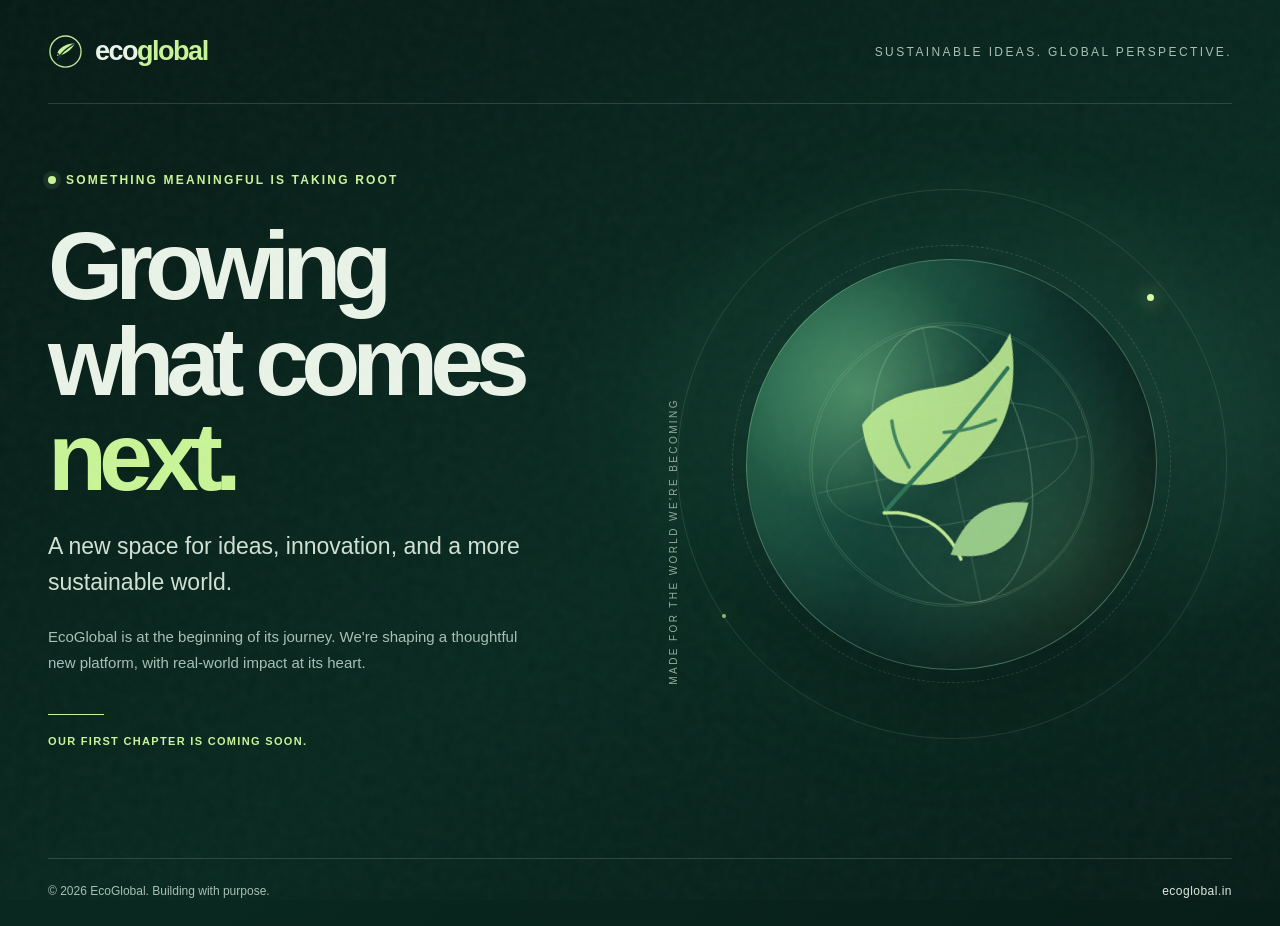
==== index.html @ 10122080 "Add responsive EcoGlobal launch landing page" ====
<!doctype html>
<html lang="en">
<head>
  <meta charset="utf-8">
  <meta name="viewport" content="width=device-width, initial-scale=1">
  <meta name="theme-color" content="#09231d">
  <meta name="description" content="EcoGlobal is taking shape. A new chapter in practical sustainability and thoughtful innovation is on its way.">
  <meta property="og:type" content="website">
  <meta property="og:title" content="EcoGlobal — Growing what comes next">
  <meta property="og:description" content="A greener future, in progress. Discover what we're building soon.">
  <meta property="og:url" content="https://ecoglobal.in/">
  <link rel="canonical" href="https://ecoglobal.in/">
  <link rel="icon" type="image/svg+xml" href="favicon.svg">
  <title>EcoGlobal — Growing what comes next</title>
  <style>
    :root { color-scheme: dark; --bg:#071d18; --paper:#eaf3e8; --mute:#a8c0b5; --lime:#c9f497; --edge:rgba(217,245,219,.16); }
    * { box-sizing: border-box; }
    html { min-height:100%; background:var(--bg); }
    body { margin:0; min-height:100vh; color:var(--paper); font-family: Inter, ui-sans-serif, -apple-system, BlinkMacSystemFont, "Segoe UI", sans-serif; background:radial-gradient(ellipse at 80% 44%, #174537 0%, rgba(14,49,38,.2) 33%, transparent 61%), linear-gradient(147deg,#071b16 0%,#092920 56%,#071d18 100%); overflow-x:hidden; }
    a { color:inherit; }
    .shell { width:min(1260px, calc(100% - 96px)); margin:0 auto; min-height:100vh; display:flex; flex-direction:column; position:relative; isolation:isolate; }
    .noise { position:fixed; inset:0; pointer-events:none; opacity:.15; z-index:3; background-image:url("data:image/svg+xml,%3Csvg viewBox='0 0 160 160' xmlns='http://www.w3.org/2000/svg'%3E%3Cfilter id='n'%3E%3CfeTurbulence type='fractalNoise' baseFrequency='.54' numOctaves='3' stitchTiles='stitch'/%3E%3C/filter%3E%3Crect width='100%25' height='100%25' filter='url(%23n)' opacity='.22'/%3E%3C/svg%3E"); }
    .top { padding:34px 0; display:flex; align-items:center; justify-content:space-between; gap:24px; border-bottom:1px solid var(--edge); }
    .brand { display:inline-flex; align-items:center; gap:12px; text-decoration:none; letter-spacing:-.055em; font-weight:750; font-size:27px; }
    .brand svg { display:block; width:35px; height:35px; }
    .brand em { color:var(--lime); font-style:normal; }
    .top-note { font-size:12px; letter-spacing:.2em; text-transform:uppercase; color:var(--mute); }
    main { flex:1; display:grid; grid-template-columns: 1.04fr .96fr; gap:16px; align-items:center; padding:66px 0 100px; }
    .copy { position:relative; z-index:2; max-width:700px; }
    .eyebrow { display:inline-flex; align-items:center; gap:10px; color:var(--lime); letter-spacing:.18em; font-size:12px; font-weight:720; text-transform:uppercase; }
    .eyebrow::before { content:""; display:inline-block; width:8px; height:8px; border-radius:50%; background:var(--lime); box-shadow:0 0 0 5px rgba(201,244,151,.09); }
    h1 { margin:30px 0 24px; letter-spacing:-.082em; font-size:clamp(66px, 7.55vw, 114px); font-weight:620; line-height:.99; }
    h1 strong { font-weight:620; color:var(--lime); }
    .lede { font-size:clamp(18px,1.85vw,23px); line-height:1.56; max-width:520px; color:#d0e2d5; font-weight:380; }
    .sub { color:var(--mute); line-height:1.75; max-width:490px; font-size:15px; margin:22px 0 0; }
    .rule { width:56px; height:1px; background:var(--lime); margin:38px 0 20px; }
    .signoff { color:var(--lime); letter-spacing:.12em; font-size:11px; text-transform:uppercase; font-weight:650; }
    .visual { min-height:530px; display:grid; place-items:center; position:relative; }
    .halo { width:min(100%,550px); aspect-ratio:1; border:1px solid rgba(209,246,186,.13); border-radius:50%; display:grid; place-items:center; position:relative; box-shadow:0 0 120px rgba(115,200,123,.04), inset 0 0 115px rgba(182,246,149,.015); }
    .halo::before,.halo::after { content:""; position:absolute; border-radius:50%; inset:10%; border:1px dashed rgba(213,245,187,.17); animation:turn 90s linear infinite; }
    .halo::after { inset:24%; border-style:solid; border-color:rgba(205,244,178,.12); animation-direction:reverse; }
    .orb { width:75%; aspect-ratio:1; border-radius:50%; background:radial-gradient(circle at 32% 28%, rgba(166,246,171,.35), transparent 32%),radial-gradient(circle at 74% 80%, rgba(113,181,123,.22), transparent 48%),linear-gradient(135deg,#2d7859,#103c32 50%,#0b2a24); border:1px solid rgba(204,247,190,.24); box-shadow:inset -30px -34px 72px rgba(0,0,0,.42), 0 40px 90px rgba(0,0,0,.16); display:grid; place-items:center; position:relative; overflow:hidden; transform:rotate(-12deg); }
    .orb svg { width:85%; height:85%; opacity:.95; filter:drop-shadow(0 3px 10px rgba(0,0,0,.1)); }
    .ring-label { position:absolute; left:-10px; bottom:13%; transform:rotate(-90deg) translateX(-10%); color:#92ad9a; font-size:10px; letter-spacing:.24em; text-transform:uppercase; transform-origin:top left; }
    .spark { position:absolute; width:7px; height:7px; border-radius:50%; background:#d9ff9e; box-shadow:0 0 18px #dcffa8; }
    .spark.one { right:13%; top:19%; }.spark.two { left:8%; bottom:22%; width:4px; height:4px; opacity:.65; }
    footer { display:flex; justify-content:space-between; gap:16px; padding:25px 0 28px; border-top:1px solid var(--edge); font-size:12px; color:var(--mute); }
    footer .domain { color:#e0eadf; letter-spacing:.04em; }
    @keyframes turn { to { transform:rotate(360deg); } }
    @media (max-width: 850px) { .shell { width:min(100% - 44px,660px); } .top { padding:25px 0; } .top-note { display:none; } main { display:flex; flex-direction:column; align-items:stretch; gap:14px; padding:74px 0 62px; } h1 { font-size:clamp(60px, 13vw, 95px); } .visual { min-height:0; padding:18px 18px 0; } .halo { width:min(100%,380px); } .ring-label { display:none; } }
    @media (max-width: 480px) { .shell { width:calc(100% - 38px); } .brand { font-size:24px; } .brand svg { width:31px; height:31px; } h1 { font-size:clamp(54px, 12.7vw, 71px); margin-top:26px; } .lede { font-size:18px; } .sub { font-size:14px; } .visual { padding:20px 8px 5px; } footer { flex-direction:column; gap:7px; font-size:11px; } }
    @media (prefers-reduced-motion: reduce) { *,*::before,*::after { animation:none!important; } }
  </style>
</head>
<body>
  <div class="noise" aria-hidden="true"></div>
  <div class="shell">
    <header class="top">
      <a class="brand" href="/" aria-label="EcoGlobal home">
        <svg viewBox="0 0 36 36" fill="none" aria-hidden="true"><circle cx="18" cy="18" r="16" stroke="#BEE69B" stroke-width="1.4"/><path d="M9.5 22.5c10-1 17-9.5 18-13-12.5.8-19 7.6-18 13Z" fill="#C9F497"/><path d="M10 26c4-8 9.5-11 17.5-16.5M10 20l3 4" stroke="#113529" stroke-linecap="round" stroke-width="1.5"/></svg>
        <span>eco<em>global</em></span>
      </a>
      <span class="top-note">Sustainable ideas. Global perspective.</span>
    </header>
    <main>
      <section class="copy" aria-labelledby="headline">
        <div class="eyebrow">Something meaningful is taking root</div>
        <h1 id="headline">Growing<br>what comes <strong>next.</strong></h1>
        <p class="lede">A new space for ideas, innovation, and a more sustainable world.</p>
        <p class="sub">EcoGlobal is at the beginning of its journey. We're shaping a thoughtful new platform, with real-world impact at its heart.</p>
        <div class="rule" aria-hidden="true"></div>
        <p class="signoff">Our first chapter is coming soon.</p>
      </section>
      <div class="visual" aria-hidden="true">
        <div class="halo">
          <span class="ring-label">Made for the world we're becoming</span>
          <div class="orb">
            <svg viewBox="0 0 420 420" fill="none" xmlns="http://www.w3.org/2000/svg">
              <circle cx="210" cy="210" r="169" stroke="#9AC9A4" stroke-opacity=".38" stroke-width="1" />
              <ellipse cx="210" cy="210" rx="93" ry="169" stroke="#B0DBB5" stroke-opacity=".35" stroke-width="1.4"/>
              <ellipse cx="210" cy="210" rx="154" ry="70" stroke="#B0DBB5" stroke-opacity=".25" stroke-width="1.2"/>
              <path d="M44 210H376M210 41V379" stroke="#B0DBB5" stroke-opacity=".28" stroke-width="1"/>
              <path d="M114 140c29-28 68-27 102-25 39 3 69-12 96-46-1 43-14 92-48 123-33 32-77 46-122 26-22-11-31-43-28-78Z" fill="#C9F497" fill-opacity=".91"/>
              <path d="M118 250c46-37 99-67 182-140" stroke="#2F7859" stroke-width="5" stroke-linecap="round" />
              <path d="M159 202c-7-22-11-35-9-59M209 170c19 3 41 2 64-2" stroke="#3E8560" stroke-width="4" stroke-linecap="round"/>
              <path d="M118 250c37 5 70 27 79 74" stroke="#C9F497" stroke-width="4" stroke-linecap="round"/>
              <path d="M186 316c27-45 63-55 105-42-20 43-52 63-105 42Z" fill="#9FD28E"/>
            </svg>
          </div>
          <span class="spark one"></span><span class="spark two"></span>
        </div>
      </div>
    </main>
    <footer><span>© 2026 EcoGlobal. Building with purpose.</span><span class="domain">ecoglobal.in</span></footer>
  </div>
</body>
</html>
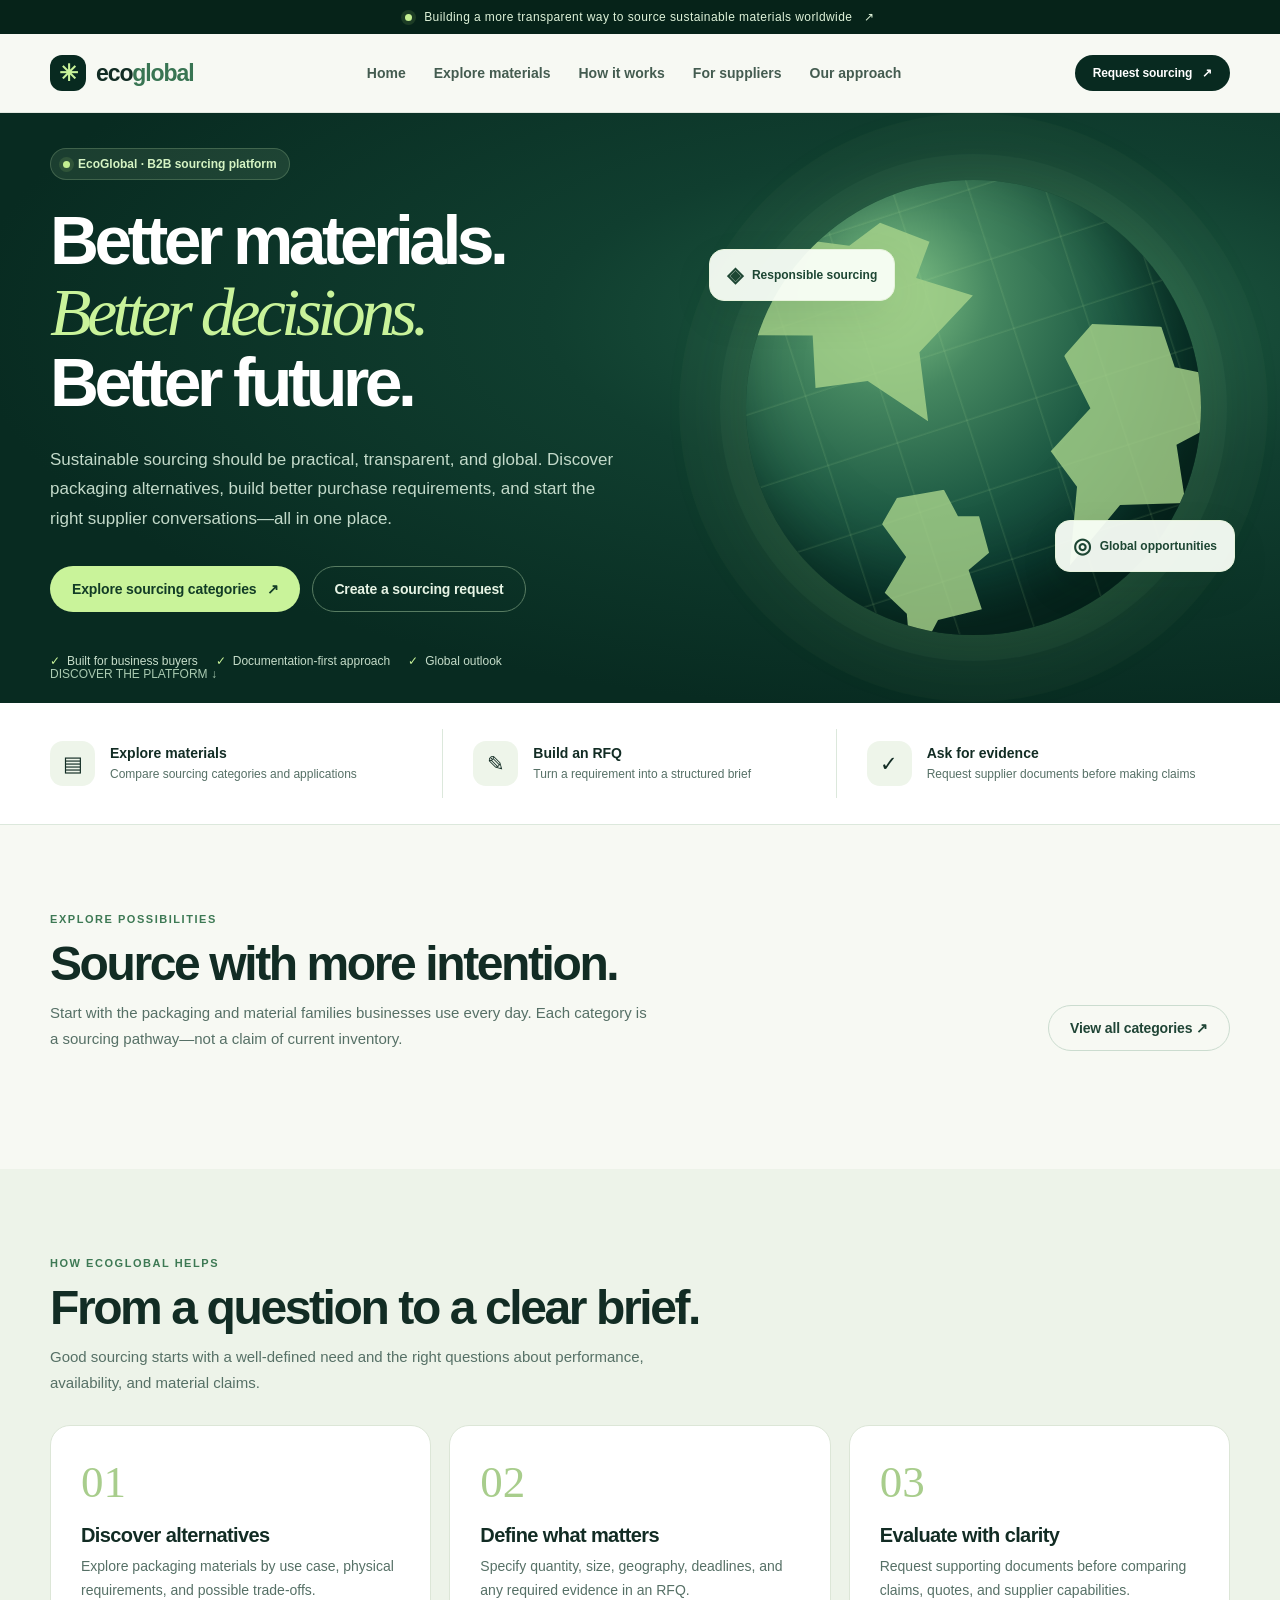
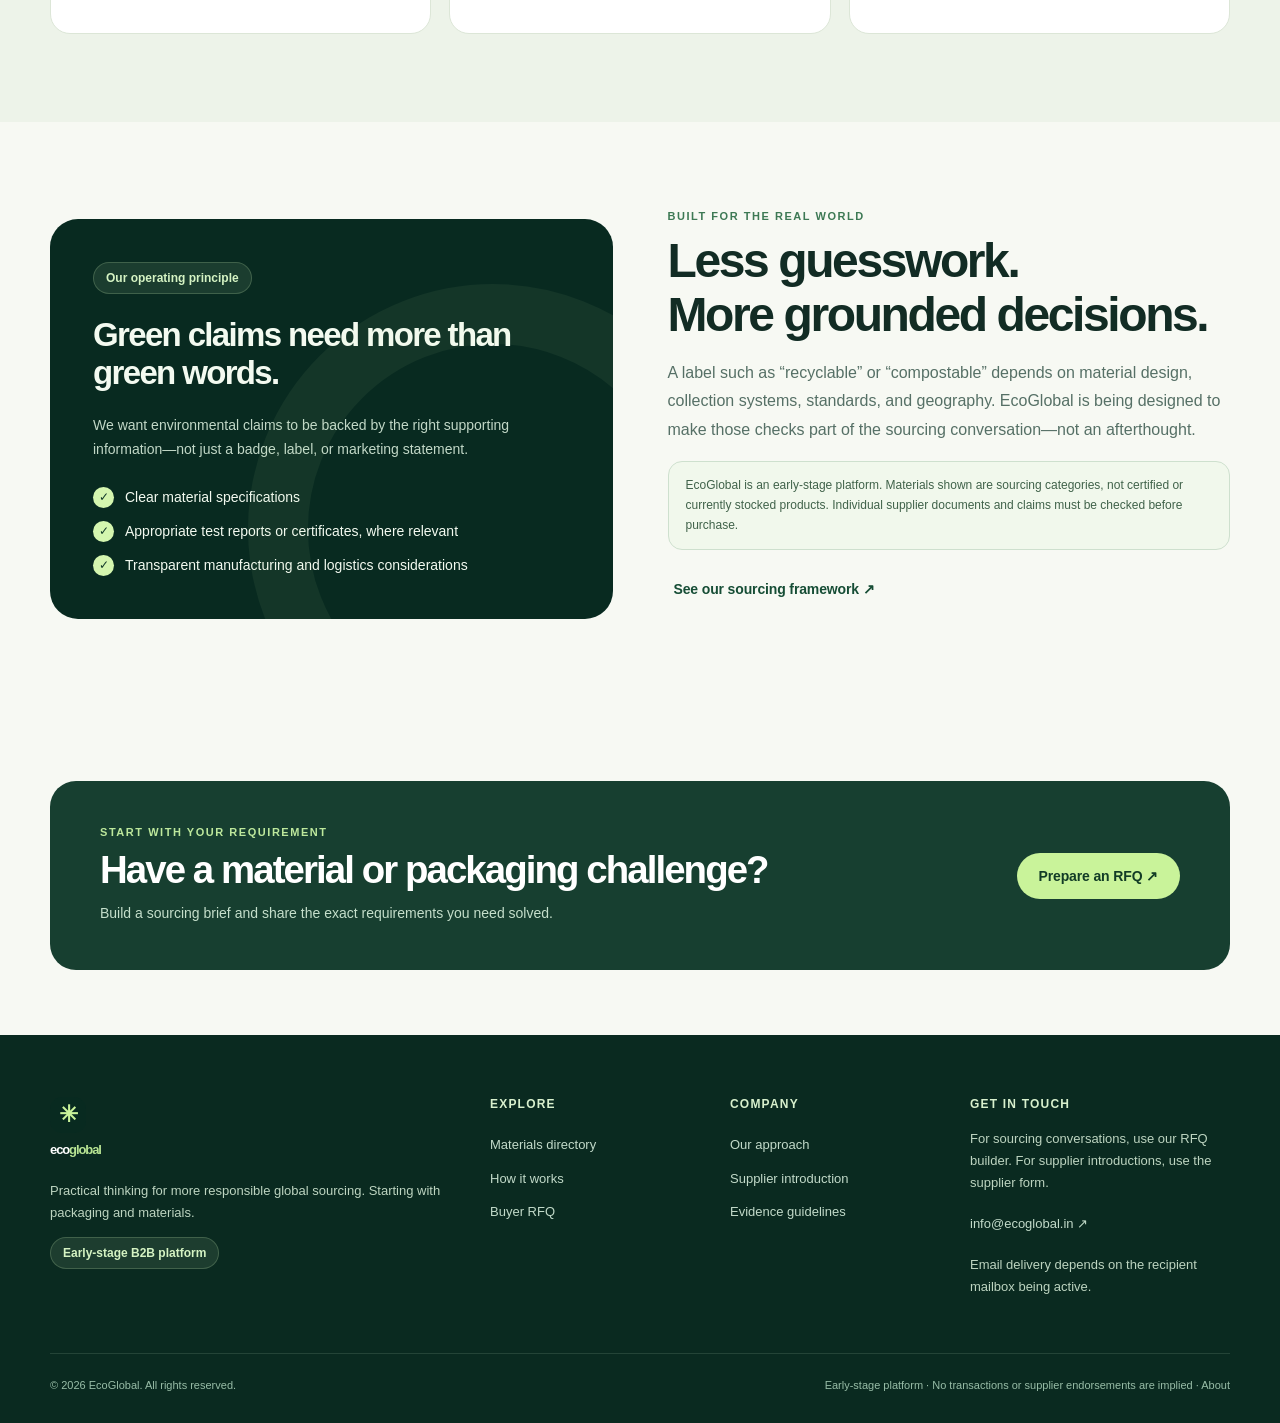
==== commit 5d5f023e: "Launch EcoGlobal B2B sustainable sourcing platform" ====
--- a/index.html
+++ b/index.html
@@ -1,97 +1,172 @@
 <!doctype html>
 <html lang="en">
 <head>
-  <meta charset="utf-8">
-  <meta name="viewport" content="width=device-width, initial-scale=1">
-  <meta name="theme-color" content="#09231d">
-  <meta name="description" content="EcoGlobal is taking shape. A new chapter in practical sustainability and thoughtful innovation is on its way.">
-  <meta property="og:type" content="website">
-  <meta property="og:title" content="EcoGlobal — Growing what comes next">
-  <meta property="og:description" content="A greener future, in progress. Discover what we're building soon.">
-  <meta property="og:url" content="https://ecoglobal.in/">
-  <link rel="canonical" href="https://ecoglobal.in/">
-  <link rel="icon" type="image/svg+xml" href="favicon.svg">
-  <title>EcoGlobal — Growing what comes next</title>
-  <style>
-    :root { color-scheme: dark; --bg:#071d18; --paper:#eaf3e8; --mute:#a8c0b5; --lime:#c9f497; --edge:rgba(217,245,219,.16); }
-    * { box-sizing: border-box; }
-    html { min-height:100%; background:var(--bg); }
-    body { margin:0; min-height:100vh; color:var(--paper); font-family: Inter, ui-sans-serif, -apple-system, BlinkMacSystemFont, "Segoe UI", sans-serif; background:radial-gradient(ellipse at 80% 44%, #174537 0%, rgba(14,49,38,.2) 33%, transparent 61%), linear-gradient(147deg,#071b16 0%,#092920 56%,#071d18 100%); overflow-x:hidden; }
-    a { color:inherit; }
-    .shell { width:min(1260px, calc(100% - 96px)); margin:0 auto; min-height:100vh; display:flex; flex-direction:column; position:relative; isolation:isolate; }
-    .noise { position:fixed; inset:0; pointer-events:none; opacity:.15; z-index:3; background-image:url("data:image/svg+xml,%3Csvg viewBox='0 0 160 160' xmlns='http://www.w3.org/2000/svg'%3E%3Cfilter id='n'%3E%3CfeTurbulence type='fractalNoise' baseFrequency='.54' numOctaves='3' stitchTiles='stitch'/%3E%3C/filter%3E%3Crect width='100%25' height='100%25' filter='url(%23n)' opacity='.22'/%3E%3C/svg%3E"); }
-    .top { padding:34px 0; display:flex; align-items:center; justify-content:space-between; gap:24px; border-bottom:1px solid var(--edge); }
-    .brand { display:inline-flex; align-items:center; gap:12px; text-decoration:none; letter-spacing:-.055em; font-weight:750; font-size:27px; }
-    .brand svg { display:block; width:35px; height:35px; }
-    .brand em { color:var(--lime); font-style:normal; }
-    .top-note { font-size:12px; letter-spacing:.2em; text-transform:uppercase; color:var(--mute); }
-    main { flex:1; display:grid; grid-template-columns: 1.04fr .96fr; gap:16px; align-items:center; padding:66px 0 100px; }
-    .copy { position:relative; z-index:2; max-width:700px; }
-    .eyebrow { display:inline-flex; align-items:center; gap:10px; color:var(--lime); letter-spacing:.18em; font-size:12px; font-weight:720; text-transform:uppercase; }
-    .eyebrow::before { content:""; display:inline-block; width:8px; height:8px; border-radius:50%; background:var(--lime); box-shadow:0 0 0 5px rgba(201,244,151,.09); }
-    h1 { margin:30px 0 24px; letter-spacing:-.082em; font-size:clamp(66px, 7.55vw, 114px); font-weight:620; line-height:.99; }
-    h1 strong { font-weight:620; color:var(--lime); }
-    .lede { font-size:clamp(18px,1.85vw,23px); line-height:1.56; max-width:520px; color:#d0e2d5; font-weight:380; }
-    .sub { color:var(--mute); line-height:1.75; max-width:490px; font-size:15px; margin:22px 0 0; }
-    .rule { width:56px; height:1px; background:var(--lime); margin:38px 0 20px; }
-    .signoff { color:var(--lime); letter-spacing:.12em; font-size:11px; text-transform:uppercase; font-weight:650; }
-    .visual { min-height:530px; display:grid; place-items:center; position:relative; }
-    .halo { width:min(100%,550px); aspect-ratio:1; border:1px solid rgba(209,246,186,.13); border-radius:50%; display:grid; place-items:center; position:relative; box-shadow:0 0 120px rgba(115,200,123,.04), inset 0 0 115px rgba(182,246,149,.015); }
-    .halo::before,.halo::after { content:""; position:absolute; border-radius:50%; inset:10%; border:1px dashed rgba(213,245,187,.17); animation:turn 90s linear infinite; }
-    .halo::after { inset:24%; border-style:solid; border-color:rgba(205,244,178,.12); animation-direction:reverse; }
-    .orb { width:75%; aspect-ratio:1; border-radius:50%; background:radial-gradient(circle at 32% 28%, rgba(166,246,171,.35), transparent 32%),radial-gradient(circle at 74% 80%, rgba(113,181,123,.22), transparent 48%),linear-gradient(135deg,#2d7859,#103c32 50%,#0b2a24); border:1px solid rgba(204,247,190,.24); box-shadow:inset -30px -34px 72px rgba(0,0,0,.42), 0 40px 90px rgba(0,0,0,.16); display:grid; place-items:center; position:relative; overflow:hidden; transform:rotate(-12deg); }
-    .orb svg { width:85%; height:85%; opacity:.95; filter:drop-shadow(0 3px 10px rgba(0,0,0,.1)); }
-    .ring-label { position:absolute; left:-10px; bottom:13%; transform:rotate(-90deg) translateX(-10%); color:#92ad9a; font-size:10px; letter-spacing:.24em; text-transform:uppercase; transform-origin:top left; }
-    .spark { position:absolute; width:7px; height:7px; border-radius:50%; background:#d9ff9e; box-shadow:0 0 18px #dcffa8; }
-    .spark.one { right:13%; top:19%; }.spark.two { left:8%; bottom:22%; width:4px; height:4px; opacity:.65; }
-    footer { display:flex; justify-content:space-between; gap:16px; padding:25px 0 28px; border-top:1px solid var(--edge); font-size:12px; color:var(--mute); }
-    footer .domain { color:#e0eadf; letter-spacing:.04em; }
-    @keyframes turn { to { transform:rotate(360deg); } }
-    @media (max-width: 850px) { .shell { width:min(100% - 44px,660px); } .top { padding:25px 0; } .top-note { display:none; } main { display:flex; flex-direction:column; align-items:stretch; gap:14px; padding:74px 0 62px; } h1 { font-size:clamp(60px, 13vw, 95px); } .visual { min-height:0; padding:18px 18px 0; } .halo { width:min(100%,380px); } .ring-label { display:none; } }
-    @media (max-width: 480px) { .shell { width:calc(100% - 38px); } .brand { font-size:24px; } .brand svg { width:31px; height:31px; } h1 { font-size:clamp(54px, 12.7vw, 71px); margin-top:26px; } .lede { font-size:18px; } .sub { font-size:14px; } .visual { padding:20px 8px 5px; } footer { flex-direction:column; gap:7px; font-size:11px; } }
-    @media (prefers-reduced-motion: reduce) { *,*::before,*::after { animation:none!important; } }
-  </style>
+<meta charset="utf-8">
+<meta name="viewport" content="width=device-width,initial-scale=1">
+<meta name="theme-color" content="#082a20">
+<meta name="description" content="EcoGlobal helps businesses discover sustainable packaging and materials, prepare sourcing requests, and evaluate supplier documentation. A global B2B sourcing platform in development.">
+<meta property="og:type" content="website">
+<meta property="og:title" content="EcoGlobal | Smarter sustainable sourcing">
+<meta property="og:description" content="Discover materials, build precise RFQs, and bring more clarity to sustainable supply chains.">
+<meta property="og:url" content="https://ecoglobal.in/">
+<link rel="canonical" href="https://ecoglobal.in/">
+<link rel="icon" type="image/svg+xml" href="favicon.svg">
+<link rel="stylesheet" href="assets/styles.css">
+<title>EcoGlobal | Smarter sustainable sourcing</title>
 </head>
 <body>
-  <div class="noise" aria-hidden="true"></div>
-  <div class="shell">
-    <header class="top">
-      <a class="brand" href="/" aria-label="EcoGlobal home">
-        <svg viewBox="0 0 36 36" fill="none" aria-hidden="true"><circle cx="18" cy="18" r="16" stroke="#BEE69B" stroke-width="1.4"/><path d="M9.5 22.5c10-1 17-9.5 18-13-12.5.8-19 7.6-18 13Z" fill="#C9F497"/><path d="M10 26c4-8 9.5-11 17.5-16.5M10 20l3 4" stroke="#113529" stroke-linecap="round" stroke-width="1.5"/></svg>
-        <span>eco<em>global</em></span>
-      </a>
-      <span class="top-note">Sustainable ideas. Global perspective.</span>
-    </header>
-    <main>
-      <section class="copy" aria-labelledby="headline">
-        <div class="eyebrow">Something meaningful is taking root</div>
-        <h1 id="headline">Growing<br>what comes <strong>next.</strong></h1>
-        <p class="lede">A new space for ideas, innovation, and a more sustainable world.</p>
-        <p class="sub">EcoGlobal is at the beginning of its journey. We're shaping a thoughtful new platform, with real-world impact at its heart.</p>
-        <div class="rule" aria-hidden="true"></div>
-        <p class="signoff">Our first chapter is coming soon.</p>
-      </section>
-      <div class="visual" aria-hidden="true">
-        <div class="halo">
-          <span class="ring-label">Made for the world we're becoming</span>
-          <div class="orb">
-            <svg viewBox="0 0 420 420" fill="none" xmlns="http://www.w3.org/2000/svg">
-              <circle cx="210" cy="210" r="169" stroke="#9AC9A4" stroke-opacity=".38" stroke-width="1" />
-              <ellipse cx="210" cy="210" rx="93" ry="169" stroke="#B0DBB5" stroke-opacity=".35" stroke-width="1.4"/>
-              <ellipse cx="210" cy="210" rx="154" ry="70" stroke="#B0DBB5" stroke-opacity=".25" stroke-width="1.2"/>
-              <path d="M44 210H376M210 41V379" stroke="#B0DBB5" stroke-opacity=".28" stroke-width="1"/>
-              <path d="M114 140c29-28 68-27 102-25 39 3 69-12 96-46-1 43-14 92-48 123-33 32-77 46-122 26-22-11-31-43-28-78Z" fill="#C9F497" fill-opacity=".91"/>
-              <path d="M118 250c46-37 99-67 182-140" stroke="#2F7859" stroke-width="5" stroke-linecap="round" />
-              <path d="M159 202c-7-22-11-35-9-59M209 170c19 3 41 2 64-2" stroke="#3E8560" stroke-width="4" stroke-linecap="round"/>
-              <path d="M118 250c37 5 70 27 79 74" stroke="#C9F497" stroke-width="4" stroke-linecap="round"/>
-              <path d="M186 316c27-45 63-55 105-42-20 43-52 63-105 42Z" fill="#9FD28E"/>
-            </svg>
-          </div>
-          <span class="spark one"></span><span class="spark two"></span>
-        </div>
-      </div>
-    </main>
-    <footer><span>© 2026 EcoGlobal. Building with purpose.</span><span class="domain">ecoglobal.in</span></footer>
+<div class="topbar"><div class="container"><span class="statusdot" aria-hidden="true"></span> Building a more transparent way to source sustainable materials worldwide <span aria-hidden="true">↗</span></div></div>
+<header class="site-header">
+ <div class="container header-inner">
+   <a href="#home" class="brand" aria-label="EcoGlobal home"><span class="brand-mark" aria-hidden="true">✳</span><span>eco<b>global</b></span></a>
+   <nav class="navlinks" id="main-nav" aria-label="Main navigation">
+     <a href="#home" data-nav="home">Home</a><a href="#discover" data-nav="discover">Explore materials</a><a href="#how" data-nav="how">How it works</a><a href="#suppliers" data-nav="suppliers">For suppliers</a><a href="#about" data-nav="about">Our approach</a>
+   </nav>
+   <div class="header-actions"><a class="btn btn-dark btn-small" href="#rfq">Request sourcing <span aria-hidden="true">↗</span></a></div>
+   <button type="button" class="menu-btn" id="menu-toggle" aria-expanded="false" aria-controls="main-nav" aria-label="Toggle menu">☰</button>
+ </div>
+</header>
+<main id="main">
+<section id="home" class="page active" aria-label="Homepage">
+ <div class="hero">
+  <div class="container">
+   <div>
+    <span class="pill dark"><span class="statusdot"></span> EcoGlobal · B2B sourcing platform</span>
+    <h1>Better materials.<br><em>Better decisions.</em><br>Better future.</h1>
+    <p class="hero-lede">Sustainable sourcing should be practical, transparent, and global. Discover packaging alternatives, build better purchase requirements, and start the right supplier conversations—all in one place.</p>
+    <div class="hero-actions"><a href="#discover" class="btn btn-lime">Explore sourcing categories <span aria-hidden="true">↗</span></a><a href="#rfq" class="btn btn-ghost" style="color:#e7f4e5;border-color:#587c62">Create a sourcing request</a></div>
+    <div class="trustline"><span>Built for business buyers</span><span>Documentation-first approach</span><span>Global outlook</span></div>
+   </div>
+   <div class="orb-wrap" aria-hidden="true"><div class="orb"><div class="land a"></div><div class="land b"></div><div class="land c"></div></div><div class="orbit-tag a"><span>◈</span> Responsible sourcing</div><div class="orbit-tag b"><span>◎</span> Global opportunities</div></div>
+   <div class="scroll-note">DISCOVER THE PLATFORM ↓</div>
   </div>
+ </div>
+ <div class="metrics"><div class="container metrics-inner">
+  <div class="metric"><div class="mi" aria-hidden="true">▤</div><div><strong>Explore materials</strong><small>Compare sourcing categories and applications</small></div></div>
+  <div class="metric"><div class="mi" aria-hidden="true">✎</div><div><strong>Build an RFQ</strong><small>Turn a requirement into a structured brief</small></div></div>
+  <div class="metric"><div class="mi" aria-hidden="true">✓</div><div><strong>Ask for evidence</strong><small>Request supplier documents before making claims</small></div></div>
+ </div></div>
+ <div class="section container">
+  <div class="section-head"><div><div class="eyebrow">Explore possibilities</div><h2>Source with more intention.</h2><p>Start with the packaging and material families businesses use every day. Each category is a sourcing pathway—not a claim of current inventory.</p></div><a class="btn btn-ghost" href="#discover">View all categories ↗</a></div>
+  <div id="home-categories" class="grid-3"></div>
+ </div>
+ <div class="section soft">
+  <div class="container">
+   <div class="section-head"><div><div class="eyebrow">How EcoGlobal helps</div><h2>From a question to a clear brief.</h2><p>Good sourcing starts with a well-defined need and the right questions about performance, availability, and material claims.</p></div></div>
+   <div class="grid-3">
+     <div class="process-card"><div class="num">01</div><h3>Discover alternatives</h3><p>Explore packaging materials by use case, physical requirements, and possible trade-offs.</p></div>
+     <div class="process-card"><div class="num">02</div><h3>Define what matters</h3><p>Specify quantity, size, geography, deadlines, and any required evidence in an RFQ.</p></div>
+     <div class="process-card"><div class="num">03</div><h3>Evaluate with clarity</h3><p>Request supporting documents before comparing claims, quotes, and supplier capabilities.</p></div>
+   </div>
+  </div>
+ </div>
+ <div class="section container">
+  <div class="split">
+   <div class="promise"><span class="pill dark">Our operating principle</span><h3>Green claims need more than green words.</h3><p>We want environmental claims to be backed by the right supporting information—not just a badge, label, or marketing statement.</p><div class="checklist"><div class="checkitem"><span>✓</span> Clear material specifications</div><div class="checkitem"><span>✓</span> Appropriate test reports or certificates, where relevant</div><div class="checkitem"><span>✓</span> Transparent manufacturing and logistics considerations</div></div></div>
+   <div><div class="eyebrow">Built for the real world</div><h2 class="block-title">Less guesswork.<br>More grounded decisions.</h2><p class="muted" style="line-height:1.8">A label such as “recyclable” or “compostable” depends on material design, collection systems, standards, and geography. EcoGlobal is being designed to make those checks part of the sourcing conversation—not an afterthought.</p><div class="notice">EcoGlobal is an early-stage platform. Materials shown are sourcing categories, not certified or currently stocked products. Individual supplier documents and claims must be checked before purchase.</div><p><a href="#how" class="btn btn-text">See our sourcing framework ↗</a></p></div>
+  </div>
+ </div>
+ <div class="section tight container"><div class="callout"><div><div class="eyebrow" style="color:#bde89c">Start with your requirement</div><h2>Have a material or packaging challenge?</h2><p>Build a sourcing brief and share the exact requirements you need solved.</p></div><a href="#rfq" class="btn btn-lime">Prepare an RFQ ↗</a></div></div>
+</section>
+
+<section id="discover" class="page" aria-label="Explore materials">
+ <div class="page-hero"><div class="container"><div class="eyebrow">EcoGlobal materials directory</div><h1>Explore what you could source.</h1><p>Browse potential alternatives by application. These are research-led material categories, not live stock listings or verified supplier offers.</p></div></div>
+ <div class="section container">
+   <div class="directory-tools"><label class="searchbox"><span aria-hidden="true">⌕</span><input id="catalog-search" type="search" placeholder="Search material, application or keyword…" aria-label="Search sourcing categories"></label><div class="filters" id="catalog-filters" aria-label="Material filters"></div></div>
+   <div class="results-note" id="results-note" role="status"></div>
+   <div id="directory-grid" class="grid-3"></div>
+   <div id="directory-empty" class="empty-state hide"><h3>No exact category match.</h3><p>Try a broader keyword or send us a custom sourcing brief.</p><a href="#rfq" class="btn btn-dark">Create a custom RFQ</a></div>
+   <section id="material-detail" class="detail-sheet" aria-live="polite" aria-label="Category details"></section>
+   <div style="margin-top:27px" class="notice">Not seeing what you need? Use the RFQ builder to describe another category. No prices, supplier certifications, or supply availability are implied by this directory.</div>
+ </div>
+</section>
+
+<section id="how" class="page" aria-label="How EcoGlobal works">
+ <div class="page-hero"><div class="container"><div class="eyebrow">Our model</div><h1>Sourcing should start with clarity.</h1><p>A simple buyer workflow, with evidence requests designed into the process from day one.</p></div></div>
+ <div class="section container"><div class="split" style="align-items:start">
+  <div>
+   <div class="guide-row"><div class="num">01</div><div><h3>Define a real need</h3><p>Tell us the use case, dimensions, desired material, expected quantities, shipping destination, and sourcing timeline.</p></div></div>
+   <div class="guide-row"><div class="num">02</div><div><h3>Choose the evidence you need</h3><p>Specify relevant documents such as chain-of-custody, recycled-content evidence, composition reports, or compostability tests, where applicable.</p></div></div>
+   <div class="guide-row"><div class="num">03</div><div><h3>Prepare a supplier-ready RFQ</h3><p>Generate a structured message you can download, copy, or send through your email app. Buyer submissions are not stored on this website.</p></div></div>
+   <div class="guide-row"><div class="num">04</div><div><h3>Compare actual supplier evidence</h3><p>When quotes and product documentation are available, evaluate quality, cost, lead time, claims, and logistics side by side.</p></div></div>
+  </div>
+  <div class="side-panel"><h3>Documentation checklist</h3><p>What evidence is appropriate depends on the material and market. A starting checklist may include:</p><ul><li>Material composition and specification sheets</li><li>Available test reports and supporting certificates</li><li>Traceability or chain-of-custody where relevant</li><li>Minimum order quantities and lead times</li><li>Packaging performance and local disposal conditions</li></ul><div class="notice">A certificate is not automatically proof that every finished product or marketing claim meets a standard. Check scope, issuer, validity, and applicability.</div><p><a href="#rfq" class="btn btn-dark" style="margin-top:14px">Build your RFQ ↗</a></p></div>
+ </div></div>
+ <div class="section soft"><div class="container"><div class="section-head"><div><div class="eyebrow">Frequently asked</div><h2>Before you begin.</h2></div></div><div class="faq">
+ <details><summary>Can I purchase materials on EcoGlobal today?</summary><p>Not through an online checkout yet. This first release provides category discovery and a structured sourcing enquiry workflow. Supplier listings, quotation management, and transactions will be introduced as the network develops.</p></details>
+ <details><summary>Are the materials or suppliers verified?</summary><p>No individual suppliers are listed or certified by EcoGlobal in this release. We outline evidence to request and evaluate; supplier verification requires checking documentation and individual offers.</p></details>
+ <details><summary>Is EcoGlobal only for buyers in India?</summary><p>No. The platform is designed with international B2B sourcing in mind. Actual supply routes and regulatory requirements vary by country.</p></details>
+ <details><summary>How do RFQ submissions work?</summary><p>The form prepares an email in your default mail app or lets you download/copy your request. It does not silently submit your details to a backend or guarantee that an email has been delivered.</p></details>
+ </div></div></div>
+</section>
+
+<section id="suppliers" class="page" aria-label="Supplier onboarding">
+ <div class="page-hero"><div class="container"><div class="eyebrow">For manufacturers and suppliers</div><h1>Help build better supply chains.</h1><p>If your business makes or distributes packaging or materials with supported environmental attributes, introduce your capabilities to EcoGlobal.</p></div></div>
+ <div class="section container"><div class="form-layout">
+  <form class="form-card" id="supplier-form">
+   <h2>Introduce your company</h2><p>Prepare a supplier introduction that you can send from your email application. Listings and verification are not automatic.</p>
+   <div class="fields">
+    <div class="field"><label for="s-company">Company name *</label><input id="s-company" name="company" required maxlength="120" autocomplete="organization" placeholder="Your company"></div>
+    <div class="field"><label for="s-contact">Contact person *</label><input id="s-contact" name="contact" required maxlength="90" autocomplete="name" placeholder="Your name"></div>
+    <div class="field"><label for="s-email">Business email *</label><input id="s-email" name="email" type="email" required maxlength="150" autocomplete="email" placeholder="name@company.com"></div>
+    <div class="field"><label for="s-country">Operating country *</label><input id="s-country" name="country" required maxlength="90" autocomplete="country-name" placeholder="Country"></div>
+    <div class="field full"><label for="s-materials">Products / material capabilities *</label><textarea id="s-materials" name="materials" required maxlength="1000" placeholder="Materials, manufacturing processes, standard sizes, capacity…"></textarea></div>
+    <div class="field"><label for="s-volume">Typical minimum order quantity</label><input id="s-volume" name="moq" maxlength="120" placeholder="e.g. 10,000 pieces"></div>
+    <div class="field"><label for="s-web">Company website</label><input id="s-web" name="website" type="url" maxlength="200" placeholder="https://"></div>
+    <div class="field full"><label for="s-evidence">Available supporting documents</label><textarea id="s-evidence" name="documents" maxlength="700" placeholder="Mention available test reports, standards, traceability documents, and relevant scope. Do not paste confidential files."></textarea></div>
+   </div>
+   <div class="form-actions"><button type="submit" class="btn btn-dark">Prepare introduction email ↗</button><button type="button" id="supplier-copy" class="btn btn-ghost">Copy details</button><button type="button" id="supplier-download" class="btn btn-ghost">Download</button></div>
+   <p class="fine muted" style="margin:20px 0 0">Your details stay in this browser until you choose to copy, download or send them via your mail application. Email delivery requires a functioning mail app and recipient mailbox.</p>
+  </form>
+  <aside class="side-panel"><h3>What we want to understand</h3><div class="checkitem"><span>✓</span> What you actually manufacture or supply</div><div class="checkitem"><span>✓</span> Where you operate and can ship</div><div class="checkitem"><span>✓</span> What documents support your claims</div><div class="checkitem"><span>✓</span> What volumes and timelines you support</div><div class="divider-line"></div><p><strong>Early-stage supplier network.</strong> Submitting an introduction does not create a listing, guarantee qualification, or imply EcoGlobal endorsement.</p></aside>
+ </div></div>
+</section>
+
+<section id="rfq" class="page" aria-label="Sourcing enquiry">
+ <div class="page-hero"><div class="container"><div class="eyebrow">Buyer workspace · Request for quotation</div><h1>Tell us what you need to source.</h1><p>Build a focused sourcing request in minutes. You'll receive a reusable RFQ text that can be copied, downloaded, or opened in your email app.</p></div></div>
+ <div class="section container"><div class="form-layout">
+  <form class="form-card" id="rfq-form">
+   <h2>New sourcing brief</h2><p>Include enough detail for a supplier to understand the need. This tool does not provide an instant price or confirm a supplier.</p>
+   <div class="fields">
+    <div class="field full"><label for="r-category">Material category *</label><select id="r-category" name="category" required><option value="">Choose a category</option></select></div>
+    <div class="field"><label for="r-quantity">Estimated quantity *</label><input id="r-quantity" name="quantity" required maxlength="80" placeholder="e.g. 20,000"></div>
+    <div class="field"><label for="r-unit">Unit *</label><select id="r-unit" name="unit" required><option value="pieces">Pieces</option><option value="kg">Kilograms</option><option value="tons">Metric tons</option><option value="rolls">Rolls</option><option value="other">Other (describe in notes)</option></select></div>
+    <div class="field"><label for="r-country">Delivery destination *</label><input id="r-country" name="destination" required maxlength="120" placeholder="City, country"></div>
+    <div class="field"><label for="r-time">Required timeframe</label><select id="r-time" name="timeline"><option value="Flexible / discuss">Flexible / discuss</option><option value="Within 30 days">Within 30 days</option><option value="1–3 months">1–3 months</option><option value="3–6 months">3–6 months</option><option value="Ongoing supply">Ongoing supply</option></select></div>
+    <div class="field full"><label for="r-details">Application and specifications *</label><textarea id="r-details" name="specifications" required maxlength="1600" placeholder="Application, dimensions, thickness, load requirements, material preferences, performance standards, customization, etc."></textarea></div>
+    <div class="field full"><label for="r-evidence">Evidence / certifications to request</label><textarea id="r-evidence" name="evidence" maxlength="800" placeholder="List required material information or reports, e.g. recycled content evidence, relevant compostability testing or chain-of-custody scope."></textarea></div>
+    <div class="field"><label for="r-company">Company name *</label><input id="r-company" name="company" autocomplete="organization" required maxlength="120" placeholder="Business name"></div>
+    <div class="field"><label for="r-contact">Contact name *</label><input id="r-contact" name="contact" autocomplete="name" required maxlength="90" placeholder="Contact person"></div>
+    <div class="field full"><label for="r-email">Contact email *</label><input id="r-email" name="email" autocomplete="email" type="email" required maxlength="150" placeholder="name@company.com"></div>
+   </div>
+   <div class="form-actions"><button class="btn btn-dark" type="submit">Prepare RFQ email ↗</button><button class="btn btn-ghost" type="button" id="rfq-copy">Copy RFQ</button><button class="btn btn-ghost" type="button" id="rfq-download">Download RFQ</button></div>
+   <p class="fine muted" style="margin:20px 0 0">No enquiry is submitted to EcoGlobal automatically. Clicking “Prepare RFQ email” opens your email application for review and manual sending. Please confirm the email recipient before sending.</p>
+  </form>
+  <aside class="side-panel"><h3>A useful RFQ includes</h3><div class="checkitem"><span>✓</span> Material or intended application</div><div class="checkitem"><span>✓</span> Dimensions, quality, and quantity</div><div class="checkitem"><span>✓</span> Destination and delivery expectations</div><div class="checkitem"><span>✓</span> What proof is required for environmental claims</div><div class="divider-line"></div><p>Unsure about a specification? Describe the use case and ask suppliers for the relevant test data before selecting a material.</p><div class="notice">Your form data is not stored by the site and does not leave the browser unless you choose an external action.</div></aside>
+ </div></div>
+</section>
+
+<section id="about" class="page" aria-label="About EcoGlobal">
+ <div class="page-hero"><div class="container"><div class="eyebrow">The idea behind EcoGlobal</div><h1>Better commerce begins<br>with better questions.</h1><p>EcoGlobal is an emerging B2B initiative exploring how global sustainable sourcing can become more accessible, evidence-driven and efficient.</p></div></div>
+ <div class="section container"><div class="split">
+  <div><div class="eyebrow">Why this exists</div><h2 class="block-title">Sustainability and practicality belong together.</h2><p class="muted" style="line-height:1.85">Businesses making material decisions need more than eco buzzwords. They need suitable products, pricing clarity, quality, technical documents, realistic logistics, and reliable supply relationships. We are creating a platform concept that brings those elements into one structured journey.</p><p class="muted" style="line-height:1.85">Our initial focus is packaging and adjacent material categories. Over time, the platform may expand into additional product families and technology-enabled sourcing workflows as real supply and customer demand are established.</p><a class="btn btn-dark" href="#discover">Explore materials ↗</a></div>
+  <div class="promise"><span class="pill dark">Our direction</span><h3>Global market access.<br>Grounded material decisions.</h3><p>We aim to connect buyers and suppliers through clearer requirements, useful evidence, and a more intentional procurement experience.</p><div class="checklist"><div class="checkitem"><span>✓</span> Start with focused, relevant categories</div><div class="checkitem"><span>✓</span> Prefer documented claims to broad promises</div><div class="checkitem"><span>✓</span> Build trust before accelerating transactions</div></div></div>
+ </div></div>
+ <div class="section soft"><div class="container"><div class="section-head"><div><div class="eyebrow">Current stage</div><h2>Building openly, without invented scale.</h2><p>This is an early-stage business platform. We haven't published transaction volumes, supplier counts, unverified environmental impact numbers, or endorsements.</p></div></div><div class="grid-3"><div class="process-card"><div class="num">01</div><h3>Current release</h3><p>Category discovery, evidence guidance, a buyer RFQ generator, and supplier introduction tools.</p></div><div class="process-card"><div class="num">02</div><h3>Next foundation</h3><p>Real supplier onboarding, document review, private enquiry storage, and operational follow-up.</p></div><div class="process-card"><div class="num">03</div><h3>Future marketplace</h3><p>Supplier matching, quotes, comparisons, purchase workflows, and account dashboards once infrastructure is ready.</p></div></div></div></div>
+ <div class="section tight container"><div class="callout"><div><div class="eyebrow" style="color:#bde89c">Let's build the supply network</div><h2>Are you a supplier or a buyer?</h2><p>Choose your path and prepare a structured introduction.</p></div><div class="hero-actions" style="margin:0"><a href="#rfq" class="btn btn-lime">I'm sourcing ↗</a><a href="#suppliers" class="btn btn-ghost" style="color:white;border-color:#6b947b">I'm supplying ↗</a></div></div></div>
+</section>
+</main>
+
+<footer class="site-footer"><div class="container">
+ <div class="footer-grid">
+  <div><a href="#home" class="brand"><span class="brand-mark">✳</span><span>eco<b style="color:#b8e493">global</b></span></a><p>Practical thinking for more responsible global sourcing. Starting with packaging and materials.</p><span class="pill dark">Early-stage B2B platform</span></div>
+  <div><h4>Explore</h4><a href="#discover">Materials directory</a><a href="#how">How it works</a><a href="#rfq">Buyer RFQ</a></div>
+  <div><h4>Company</h4><a href="#about">Our approach</a><a href="#suppliers">Supplier introduction</a><a href="#how">Evidence guidelines</a></div>
+  <div><h4>Get in touch</h4><p>For sourcing conversations, use our RFQ builder. For supplier introductions, use the supplier form.</p><a href="mailto:info@ecoglobal.in">info@ecoglobal.in ↗</a><p class="tiny">Email delivery depends on the recipient mailbox being active.</p></div>
+ </div>
+ <div class="footer-base"><span>© <span id="year">2026</span> EcoGlobal. All rights reserved.</span><span>Early-stage platform · No transactions or supplier endorsements are implied · <a style="display:inline;color:inherit" href="#about">About</a></span></div>
+</div></footer>
+<div class="toast" id="toast" role="status" aria-live="polite"></div>
+<script src="assets/app.js" defer></script>
 </body>
 </html>
--- a/assets/styles.css
+++ b/assets/styles.css
@@ -0,0 +1,15 @@
+:root{
+ --ink:#122c24;--deep:#082a20;--deep2:#0d3b2e;--forest:#14503c;--mint:#c9f39a;--lime:#b7e680;--cream:#f7f9f3;--white:#fff;--sage:#e8f0e7;--muted:#567066;--line:#dce8dc;--radius:22px;--shadow:0 15px 42px rgba(15,46,31,.08)
+}
+*{box-sizing:border-box}html{scroll-behavior:smooth}body{margin:0;background:var(--cream);color:var(--ink);font-family:Inter,"Segoe UI",Arial,sans-serif;-webkit-font-smoothing:antialiased}button,input,select,textarea{font:inherit}button{cursor:pointer}a{color:inherit;text-decoration:none}img{max-width:100%}::selection{background:#c9f39a;color:#082a20}:focus-visible{outline:3px solid #83bc56;outline-offset:3px}
+.container{width:min(1180px,calc(100% - 44px));margin:0 auto}.topbar{background:#062319;color:#def2d9;font-size:12px;letter-spacing:.035em;padding:10px 0}.topbar .container{display:flex;align-items:center;gap:12px;justify-content:center}.statusdot{height:7px;width:7px;border-radius:50%;background:#c4ef91;box-shadow:0 0 0 4px rgba(188,232,127,.12)}.site-header{position:sticky;top:0;z-index:40;background:rgba(247,249,243,.96);backdrop-filter:blur(20px);border-bottom:1px solid rgba(19,54,38,.09)}.header-inner{min-height:78px;display:flex;align-items:center;gap:32px}.brand{display:flex;align-items:center;gap:10px;font-size:23px;font-weight:800;letter-spacing:-1.1px;white-space:nowrap}.brand-mark{width:36px;height:36px;border-radius:12px;background:var(--deep);display:grid;place-items:center;color:var(--mint);font-size:23px;line-height:1}.brand b{color:#397553}.navlinks{display:flex;align-items:center;gap:28px;margin:auto}.navlinks a{font-size:14px;font-weight:600;color:#445c50;transition:.15s}.navlinks a:hover,.navlinks a.active{color:#125a39}.header-actions{display:flex;gap:10px}.btn{display:inline-flex;align-items:center;justify-content:center;gap:10px;text-align:center;border-radius:999px;border:1px solid transparent;padding:14px 21px;font-weight:750;font-size:14px;letter-spacing:-.01em;transition:transform .2s,background .2s,box-shadow .2s;white-space:nowrap}.btn:hover{transform:translateY(-2px)}.btn-dark{background:var(--deep);color:white}.btn-dark:hover{background:#176045;box-shadow:0 9px 22px rgba(8,42,32,.16)}.btn-lime{background:var(--mint);color:#123c26}.btn-lime:hover{background:#dafbab}.btn-ghost{border-color:#cbdccf;background:transparent;color:#204536}.btn-ghost:hover{background:#e7efe6}.btn-text{border-color:transparent;color:#164d35;padding:14px 5px}.btn-small{padding:10px 17px;font-size:12px}.menu-btn{display:none;background:transparent;border:0;font-size:24px;margin-left:auto;color:var(--ink)}.pill{display:inline-flex;align-items:center;gap:8px;font-size:12px;font-weight:750;padding:8px 12px;border:1px solid rgba(66,121,84,.18);border-radius:999px;color:#37644a;background:#edf5e9}.pill.dark{background:rgba(219,254,197,.09);color:#d5f3c3;border-color:rgba(210,244,185,.2)}.eyebrow{text-transform:uppercase;letter-spacing:.14em;font-size:11px;font-weight:850;color:#3d7954}.section-head{display:flex;align-items:end;justify-content:space-between;gap:25px;margin-bottom:30px}.section-head h2,.block-title{font-size:clamp(29px,3.8vw,48px);line-height:1.13;letter-spacing:-.05em;margin:12px 0 9px}.section-head p{margin:0;color:var(--muted);max-width:600px;font-size:15px;line-height:1.7}.muted{color:var(--muted)}.fine{font-size:12px;line-height:1.6}.tiny{font-size:11px}.section{padding:88px 0}.section.tight{padding:65px 0}.soft{background:#edf3e9}.page{display:none;min-height:57vh}.page.active{display:block;animation:reveal .24s ease}@keyframes reveal{from{opacity:.6;transform:translateY(5px)}to{opacity:1;transform:none}}
+.hero{background:radial-gradient(ellipse at 78% 35%,#205e44 0,#103e2f 32%,#082b21 73%);overflow:hidden;color:#fff}.hero .container{min-height:590px;display:grid;grid-template-columns:1.1fr .9fr;align-items:center;gap:42px;position:relative}.hero h1{font-weight:850;font-size:clamp(45px,5.3vw,75px);line-height:1.04;letter-spacing:-.067em;margin:26px 0}.hero h1 em{font-family:Georgia,serif;font-style:italic;font-weight:500;color:var(--mint)}.hero-lede{color:#c3daca;line-height:1.75;font-size:17px;max-width:565px}.hero-actions{display:flex;gap:12px;flex-wrap:wrap;margin-top:32px}.trustline{margin-top:42px;display:flex;gap:18px;flex-wrap:wrap;font-size:12px;color:#c6ddca}.trustline span{display:flex;gap:7px;align-items:center}.trustline span:before{content:"✓";color:var(--mint)}.orb-wrap{position:relative;aspect-ratio:1/1;display:grid;place-items:center;min-width:0}.orb{position:relative;width:min(100%,455px);aspect-ratio:1;border-radius:50%;background:radial-gradient(circle at 32% 25%,#83c588 0,#458760 22%,#1e5b44 48%,#0c3d32 65%,#092e27 74%);box-shadow:inset -28px -38px 70px rgba(0,20,12,.5),0 0 0 26px rgba(184,235,157,.035),0 0 0 67px rgba(184,235,157,.022),0 0 90px rgba(152,220,132,.12);overflow:hidden}.orb:before{content:"";position:absolute;inset:0;border-radius:50%;background:repeating-linear-gradient(90deg,transparent 0 70px,rgba(195,243,163,.11) 71px,transparent 73px),repeating-linear-gradient(0deg,transparent 0 70px,rgba(195,243,163,.11) 71px,transparent 73px);transform:rotate(-18deg)}.orb .land{position:absolute;background:#a6d28a;opacity:.82;filter:drop-shadow(0 0 20px #8bc282);clip-path:polygon(6% 11%,40% 0%,56% 12%,72% 9%,87% 27%,75% 39%,93% 58%,62% 70%,52% 100%,37% 71%,16% 63%,25% 41%,0% 27%)}.orb .land.a{width:52%;height:48%;left:2%;top:8%;transform:rotate(-27deg)}.orb .land.b{width:41%;height:56%;right:-3%;top:31%;transform:rotate(26deg)}.orb .land.c{width:28%;height:40%;left:27%;bottom:-8%;transform:rotate(15deg)}.orbit-tag{position:absolute;background:rgba(250,255,248,.94);box-shadow:var(--shadow);border:1px solid #e7f3dc;border-radius:15px;color:#1d4633;padding:13px 17px;font-size:12px;font-weight:700;display:flex;align-items:center;gap:9px}.orbit-tag span{font-size:21px}.orbit-tag.a{left:-9px;top:19%}.orbit-tag.b{right:-5px;bottom:18%}.scroll-note{position:absolute;bottom:22px;left:0;color:#a9cab1;font-size:12px}
+.metrics{border-bottom:1px solid var(--line);background:#fff}.metrics-inner{display:grid;grid-template-columns:repeat(3,1fr);padding:26px 0}.metric{padding:12px 30px;display:flex;align-items:center;gap:15px;border-right:1px solid var(--line)}.metric:first-child{padding-left:0}.metric:last-child{border:0}.metric .mi{width:45px;height:45px;display:grid;place-items:center;border-radius:13px;background:#eef5ea;font-size:21px}.metric strong{display:block;font-size:14px}.metric small{color:var(--muted);font-size:12px;display:block;margin-top:4px;line-height:1.5}
+.grid-3{display:grid;grid-template-columns:repeat(3,1fr);gap:18px}.grid-4{display:grid;grid-template-columns:repeat(4,1fr);gap:18px}.category-card{border:1px solid #e0e9db;border-radius:var(--radius);background:#fff;padding:27px;min-height:290px;display:flex;flex-direction:column;transition:.25s;box-shadow:0 2px 2px rgba(20,59,33,.01)}.category-card:hover{transform:translateY(-4px);border-color:#a9cf9c;box-shadow:var(--shadow)}.category-art{width:61px;height:61px;border-radius:17px;display:grid;place-items:center;font-size:29px;background:#e9f3e4;margin-bottom:23px}.category-art.gold{background:#f6efd9}.category-art.blue{background:#e7f0f1}.category-art.clay{background:#f4e9dc}.category-art.lav{background:#eeebf5}.category-art.pink{background:#f7e8e8}.category-card h3{font-size:19px;line-height:1.3;letter-spacing:-.035em;margin:0 0 8px}.category-card p{font-size:13px;line-height:1.65;color:var(--muted);margin:0 0 18px;flex:1}.category-card .card-bottom{font-size:12px;display:flex;align-items:center;justify-content:space-between;border-top:1px solid var(--line);padding-top:16px;color:#1e653f;font-weight:750}.category-card .material{font-size:11px;color:#738b7b;font-weight:500}
+.process-card{border:1px solid #dce6d7;border-radius:20px;background:#fff;padding:30px}.process-card .num{font-family:Georgia,serif;font-size:45px;color:#a8cd8c}.process-card h3{font-size:20px;letter-spacing:-.03em;margin:16px 0 8px}.process-card p{font-size:14px;color:var(--muted);line-height:1.7;margin:0}.split{display:grid;grid-template-columns:1fr 1fr;gap:55px;align-items:center}.promise{background:var(--deep);border-radius:28px;padding:43px;color:#f3faf0;overflow:hidden;position:relative}.promise:after{content:"";position:absolute;right:-125px;bottom:-155px;width:370px;height:370px;border-radius:50%;border:60px solid rgba(209,246,182,.055)}.promise h3{font-size:33px;line-height:1.15;letter-spacing:-.05em;margin:22px 0}.promise p{line-height:1.7;font-size:14px;color:#c2d8c7}.checklist{display:grid;gap:13px;margin-top:25px}.checkitem{display:flex;gap:11px;font-size:14px;align-items:start;line-height:1.5}.checkitem span:first-child{background:#d4f6af;color:#123a2a;width:21px;height:21px;border-radius:50%;display:grid;place-items:center;flex-shrink:0;font-size:12px}.notice{padding:14px 17px;border:1px solid #cee0ce;background:#f1f8ec;border-radius:14px;font-size:12px;line-height:1.65;color:#40624a}.callout{background:#173f30;border-radius:26px;color:white;padding:45px 50px;display:flex;align-items:center;justify-content:space-between;gap:30px}.callout h2{font-size:clamp(26px,3vw,40px);margin:10px 0;letter-spacing:-.05em}.callout p{color:#c5dfcb;margin:0;line-height:1.6;font-size:14px}
+.page-hero{background:#e8f1e3;border-bottom:1px solid #d7e5d2;padding:68px 0 60px}.page-hero h1{font-size:clamp(38px,5vw,59px);line-height:1.08;letter-spacing:-.06em;margin:16px 0}.page-hero p{color:#526c59;font-size:16px;line-height:1.7;max-width:650px;margin:0}.page-hero .hero-side{max-width:800px}
+.directory-tools{display:flex;align-items:center;justify-content:space-between;gap:20px;flex-wrap:wrap;margin-bottom:22px}.searchbox{display:flex;align-items:center;gap:11px;padding:13px 16px;background:#fff;border:1px solid #d2dfd1;border-radius:13px;min-width:min(100%,350px);flex:1;max-width:470px}.searchbox input{border:0;outline:0;min-width:0;width:100%;color:var(--ink);background:transparent}.filters{display:flex;gap:8px;flex-wrap:wrap}.filter-btn{border:1px solid #d0ddce;background:#fff;border-radius:999px;padding:9px 15px;color:#42614d;font-size:12px;font-weight:750}.filter-btn.active{background:#153e2d;color:white;border-color:#153e2d}.results-note{font-size:12px;color:#65806b;margin-bottom:19px}.empty-state{padding:55px 20px;text-align:center;border:1px dashed #c3d6c0;border-radius:20px;color:#52705a}.empty-state h3{color:var(--ink)}.detail-sheet{border-radius:22px;border:1px solid #d8e5d3;background:white;padding:28px;margin-top:24px;display:none}.detail-sheet.open{display:grid;grid-template-columns:1fr 1fr;gap:30px}.detail-sheet h3{font-size:25px;margin:8px 0}.detail-sheet p,.detail-sheet li{font-size:13px;color:#567365;line-height:1.75}.detail-sheet ul{padding-left:18px}.detail-sheet .close-sheet{float:right;border:0;background:#f0f5ed;border-radius:8px;padding:7px 11px}
+.form-layout{display:grid;grid-template-columns:minmax(0,1.25fr) minmax(260px,.75fr);gap:28px;align-items:start}.form-card{background:#fff;border:1px solid var(--line);box-shadow:var(--shadow);padding:36px;border-radius:22px}.form-card h2{font-size:27px;letter-spacing:-.04em;margin:0 0 9px}.form-card>p{font-size:13px;line-height:1.7;color:var(--muted);margin:0 0 30px}.fields{display:grid;grid-template-columns:1fr 1fr;gap:19px}.field{display:grid;gap:8px}.field.full{grid-column:1/-1}.field label{font-size:12px;font-weight:750;color:#335142}.field input,.field select,.field textarea{width:100%;background:#fbfdf9;border:1px solid #d6e3d3;border-radius:11px;min-height:46px;padding:11px 13px;color:var(--ink);outline:none}.field textarea{min-height:112px;resize:vertical}.field input:focus,.field select:focus,.field textarea:focus{border-color:#76b56e;box-shadow:0 0 0 3px rgba(161,211,145,.16)}.field .helper{font-size:11px;color:#718775}.form-actions{display:flex;gap:10px;flex-wrap:wrap;align-items:center;margin-top:26px}.side-panel{background:#e9f2e6;padding:26px;border-radius:20px;border:1px solid #d3e3ce}.side-panel h3{font-size:20px;margin:0 0 12px;letter-spacing:-.03em}.side-panel p,.side-panel li{font-size:13px;color:#55705a;line-height:1.7}.side-panel ul{padding-left:20px}.side-panel .checkitem{margin:13px 0}.faq{display:grid;gap:10px}.faq details{background:white;border:1px solid var(--line);padding:18px 21px;border-radius:14px}.faq summary{font-weight:750;font-size:14px;cursor:pointer}.faq p{font-size:13px;color:var(--muted);line-height:1.75}.guide-row{display:grid;grid-template-columns:56px 1fr;gap:22px;border-bottom:1px solid #dbe6da;padding:25px 0}.guide-row .num{width:48px;height:48px;border-radius:13px;background:#e3efd9;display:grid;place-items:center;color:#235d38;font-weight:850}.guide-row h3{margin:0 0 7px;font-size:18px}.guide-row p{color:var(--muted);line-height:1.7;margin:0;font-size:13px}
+.site-footer{background:#0a2a20;color:#daebdb;padding:62px 0 28px}.footer-grid{display:grid;grid-template-columns:2fr 1fr 1fr 1.3fr;gap:40px}.footer-grid h4{font-size:12px;text-transform:uppercase;letter-spacing:.1em;color:#d8f0cd;margin:0 0 17px}.footer-grid a{display:block;color:#c2dac9;font-size:13px;line-height:2.6}.footer-grid a:hover{color:var(--mint)}.footer-grid p{color:#bdd4c0;font-size:13px;line-height:1.7}.footer-grid .brand{color:white}.footer-base{margin-top:42px;border-top:1px solid rgba(221,251,216,.12);padding-top:22px;display:flex;justify-content:space-between;gap:20px;flex-wrap:wrap;color:#98bda7;font-size:11px;line-height:1.7}.toast{position:fixed;bottom:24px;right:24px;background:#123b2a;color:white;border:1px solid #588a63;padding:14px 18px;border-radius:12px;box-shadow:0 18px 45px rgba(0,0,0,.2);font-size:13px;max-width:370px;z-index:90;opacity:0;pointer-events:none;transform:translateY(15px);transition:.25s}.toast.show{opacity:1;transform:none}.hide{display:none!important}.divider-line{height:1px;background:#dce7da;margin:26px 0}
+@media(max-width:1030px){.navlinks{gap:15px}.header-inner{gap:14px}.hero .container{gap:10px}.orb{width:min(100%,380px)}.orbit-tag.a{left:0}.orbit-tag.b{right:0}.grid-4{grid-template-columns:repeat(2,1fr)}.footer-grid{grid-template-columns:2fr 1fr 1fr}}@media(max-width:780px){.header-inner{min-height:67px}.navlinks{display:none;position:absolute;top:66px;left:0;right:0;flex-direction:column;gap:0;padding:12px 22px 22px;background:var(--cream);border-bottom:1px solid var(--line);box-shadow:0 14px 18px rgba(20,50,29,.09)}.navlinks.open{display:flex;align-items:stretch}.navlinks a{padding:13px 0}.header-actions{margin-left:auto}.header-actions .btn{display:none}.menu-btn{display:block}.hero .container{min-height:auto;grid-template-columns:1fr;padding-top:64px;padding-bottom:65px;text-align:left;gap:10px}.hero h1{margin:18px 0}.hero-lede{font-size:15px}.orb-wrap{max-width:370px;width:100%;justify-self:center;margin:30px 0 0}.scroll-note{display:none}.metrics-inner{grid-template-columns:1fr;gap:0;padding:8px 0}.metric{padding:14px 0;border-right:0;border-bottom:1px solid var(--line)}.metric:last-child{border:0}.grid-3{grid-template-columns:repeat(2,1fr)}.section{padding:62px 0}.split,.form-layout{grid-template-columns:1fr}.callout{padding:31px;align-items:start;flex-direction:column}.detail-sheet.open{grid-template-columns:1fr}.footer-grid{grid-template-columns:1fr 1fr;gap:24px}.topbar .container{font-size:11px;text-align:center}}@media(max-width:540px){.container{width:min(100% - 30px,1180px)}.topbar{font-size:10px}.hero h1{font-size:46px}.hero-actions{flex-direction:column;align-items:stretch}.hero-actions .btn{width:100%}.orb{width:min(100%,300px)}.orbit-tag{font-size:10px;padding:9px}.orbit-tag.a{left:-5px}.orbit-tag.b{right:-6px}.section-head{align-items:start;flex-direction:column}.grid-3,.grid-4{grid-template-columns:1fr}.category-card{min-height:250px}.form-card{padding:24px 18px}.fields{grid-template-columns:1fr}.field.full{grid-column:auto}.page-hero{padding:50px 0 45px}.footer-grid{grid-template-columns:1fr 1fr}.footer-grid>div:first-child{grid-column:1/-1}.footer-grid>div:last-child{grid-column:1/-1}.callout{padding:26px}.section{padding:50px 0}.section.tight{padding:38px 0}}
+@media(prefers-reduced-motion:reduce){*,*:before,*:after{scroll-behavior:auto!important;animation-duration:.01ms!important;transition-duration:.01ms!important}}
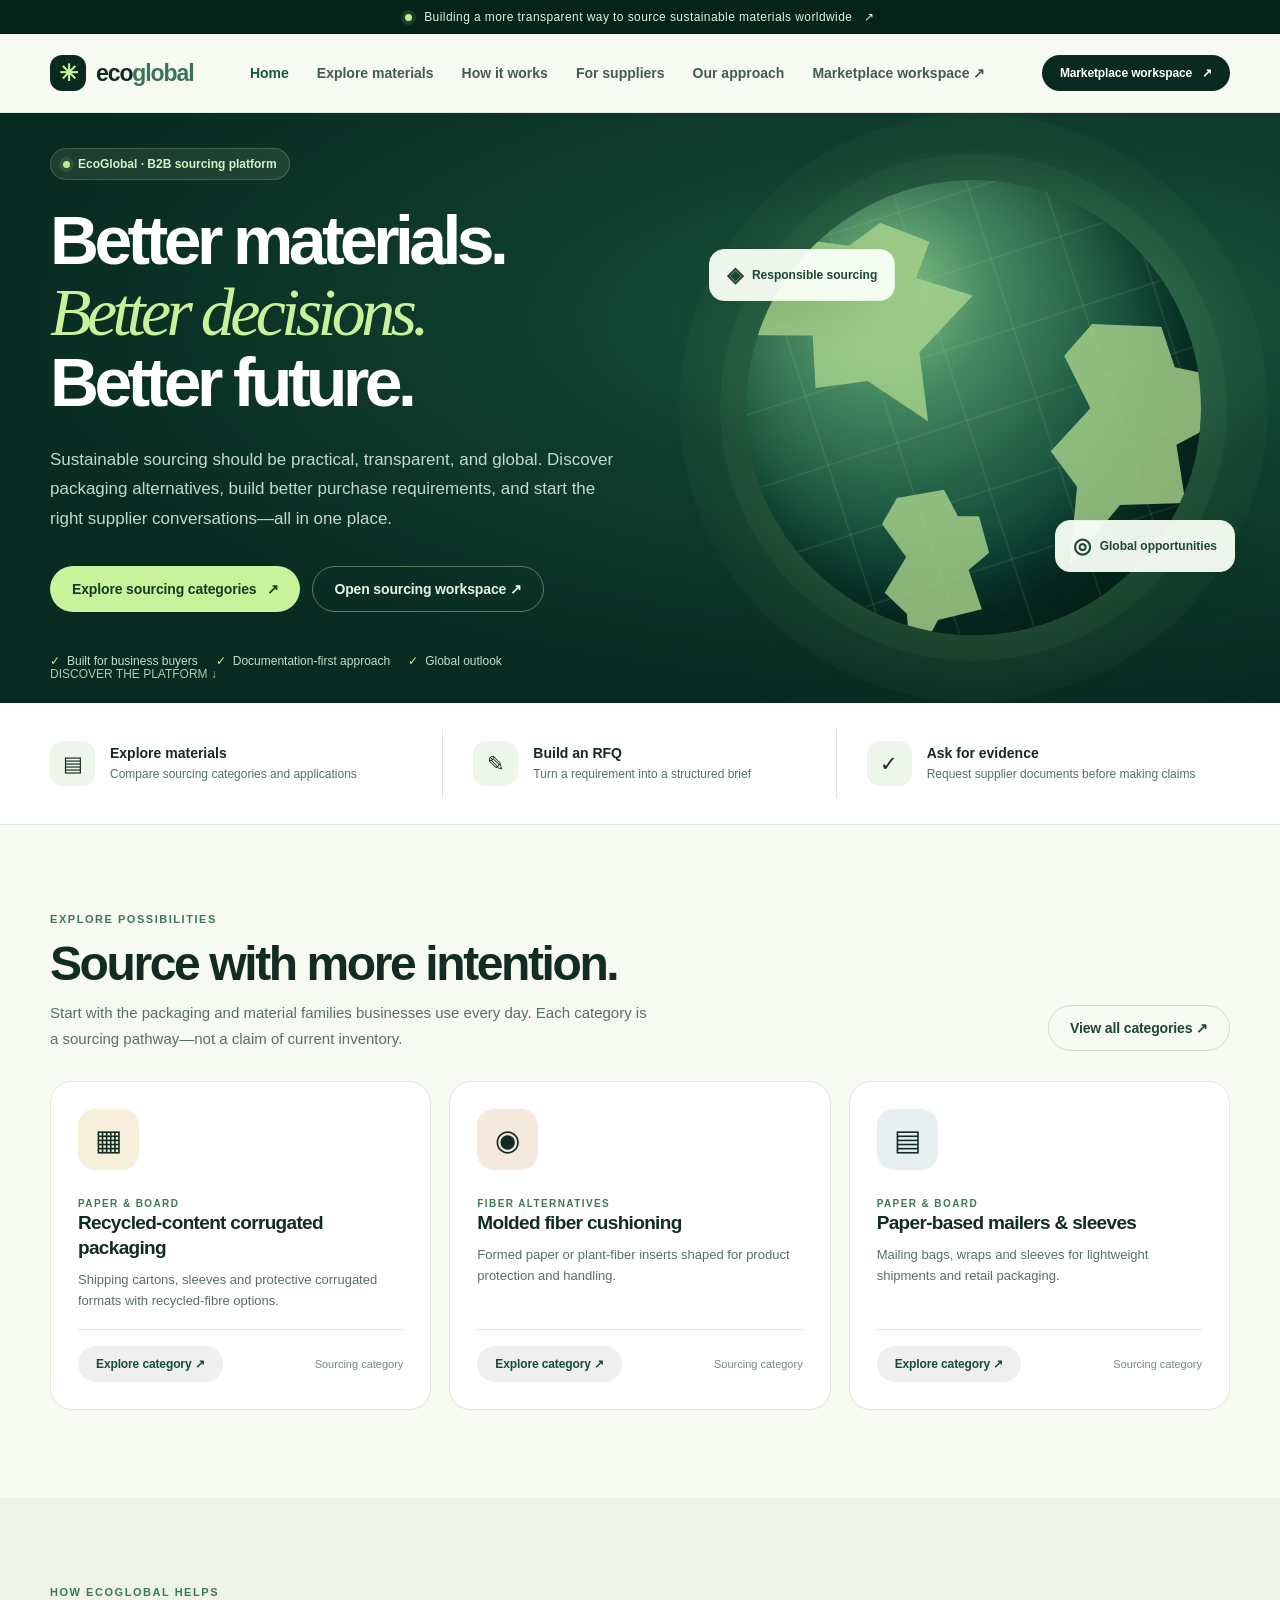
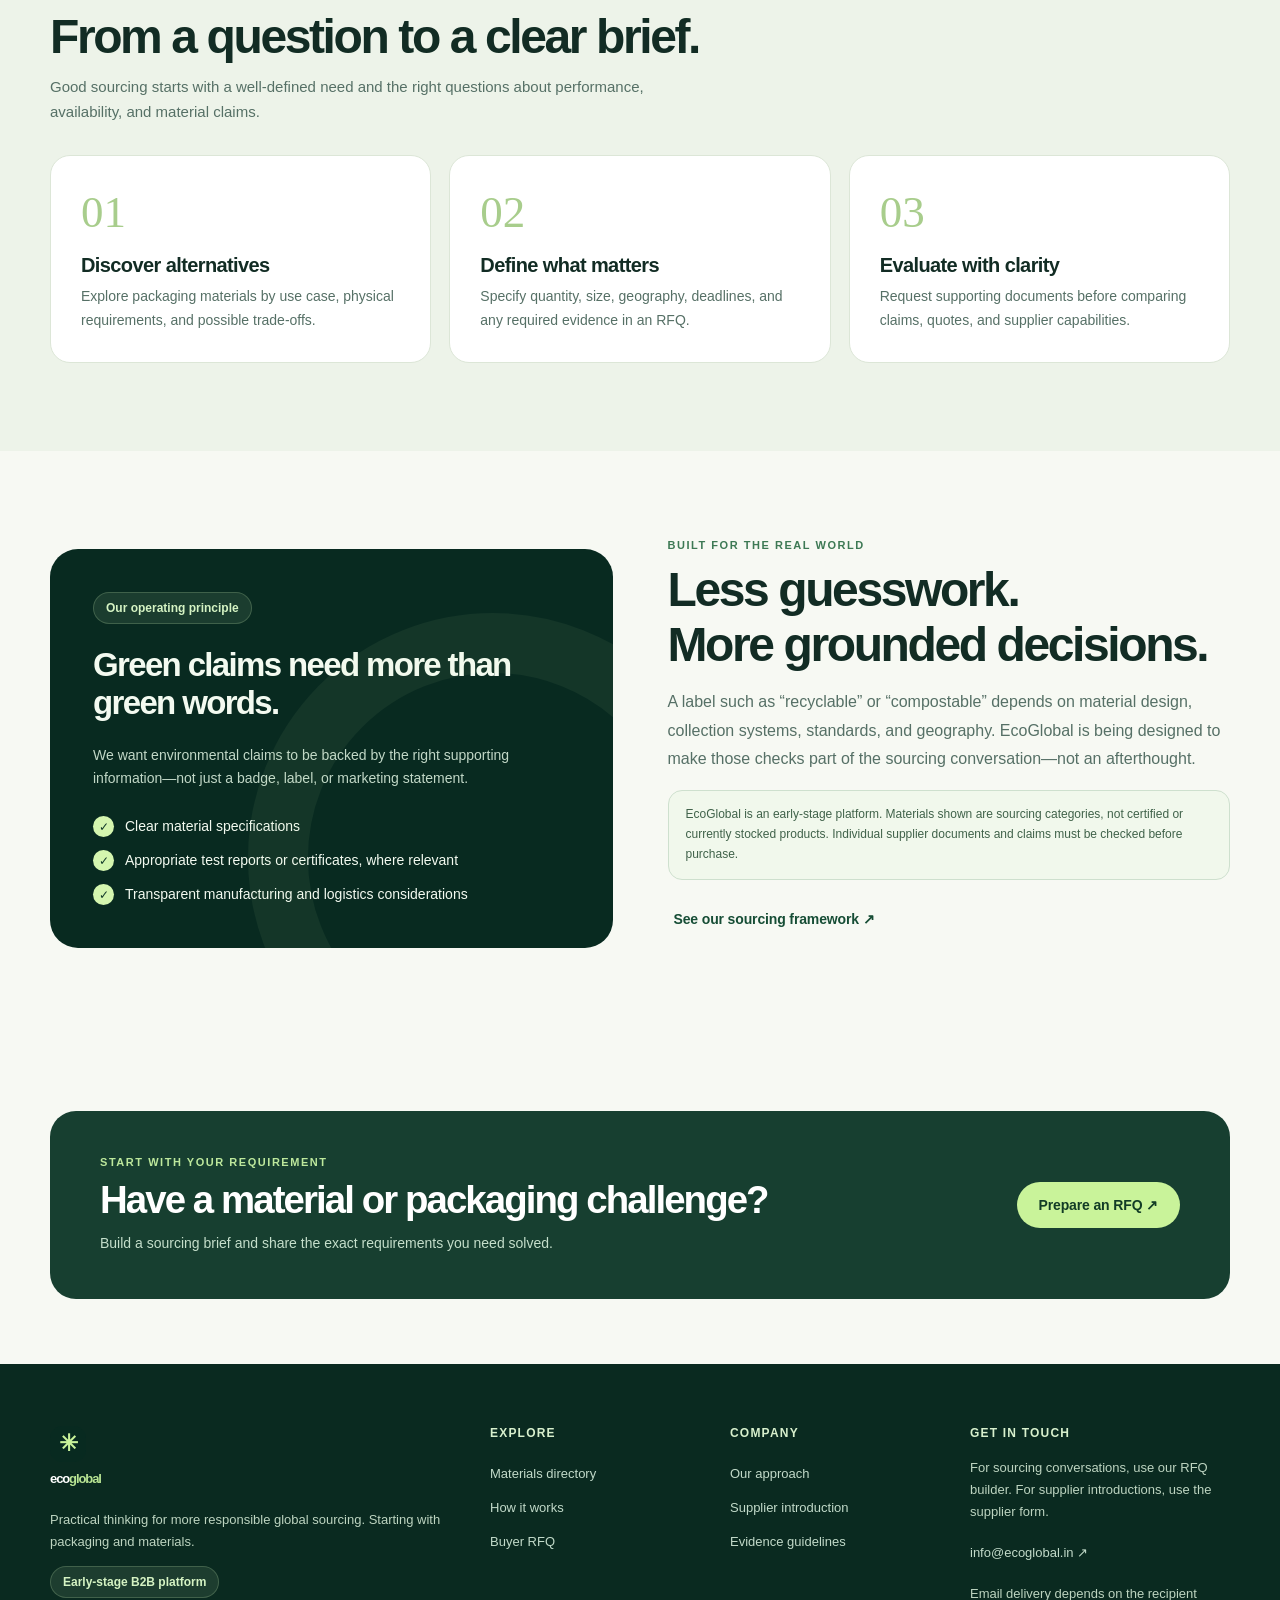
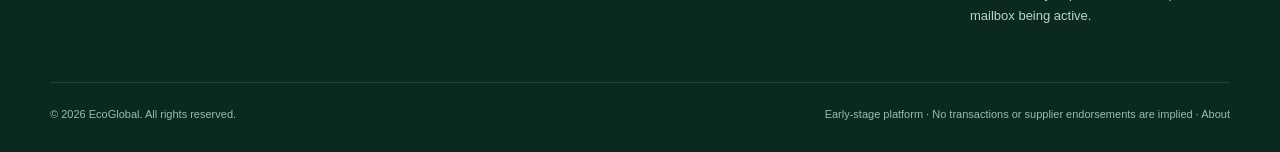
==== commit 4826b387: "Link EcoGlobal business website to buyer and supplier marketplace workspace" ====
--- a/index.html
+++ b/index.html
@@ -20,9 +20,9 @@
  <div class="container header-inner">
    <a href="#home" class="brand" aria-label="EcoGlobal home"><span class="brand-mark" aria-hidden="true">✳</span><span>eco<b>global</b></span></a>
    <nav class="navlinks" id="main-nav" aria-label="Main navigation">
-     <a href="#home" data-nav="home">Home</a><a href="#discover" data-nav="discover">Explore materials</a><a href="#how" data-nav="how">How it works</a><a href="#suppliers" data-nav="suppliers">For suppliers</a><a href="#about" data-nav="about">Our approach</a>
+     <a href="#home" data-nav="home">Home</a><a href="#discover" data-nav="discover">Explore materials</a><a href="#how" data-nav="how">How it works</a><a href="#suppliers" data-nav="suppliers">For suppliers</a><a href="#about" data-nav="about">Our approach</a><a href="/portal.html">Marketplace workspace ↗</a>
    </nav>
-   <div class="header-actions"><a class="btn btn-dark btn-small" href="#rfq">Request sourcing <span aria-hidden="true">↗</span></a></div>
+   <div class="header-actions"><a class="btn btn-dark btn-small" href="/portal.html">Marketplace workspace <span aria-hidden="true">↗</span></a></div>
    <button type="button" class="menu-btn" id="menu-toggle" aria-expanded="false" aria-controls="main-nav" aria-label="Toggle menu">☰</button>
  </div>
 </header>
@@ -34,7 +34,7 @@
     <span class="pill dark"><span class="statusdot"></span> EcoGlobal · B2B sourcing platform</span>
     <h1>Better materials.<br><em>Better decisions.</em><br>Better future.</h1>
     <p class="hero-lede">Sustainable sourcing should be practical, transparent, and global. Discover packaging alternatives, build better purchase requirements, and start the right supplier conversations—all in one place.</p>
-    <div class="hero-actions"><a href="#discover" class="btn btn-lime">Explore sourcing categories <span aria-hidden="true">↗</span></a><a href="#rfq" class="btn btn-ghost" style="color:#e7f4e5;border-color:#587c62">Create a sourcing request</a></div>
+    <div class="hero-actions"><a href="#discover" class="btn btn-lime">Explore sourcing categories <span aria-hidden="true">↗</span></a><a href="/portal.html" class="btn btn-ghost" style="color:#e7f4e5;border-color:#587c62">Open sourcing workspace ↗</a></div>
     <div class="trustline"><span>Built for business buyers</span><span>Documentation-first approach</span><span>Global outlook</span></div>
    </div>
    <div class="orb-wrap" aria-hidden="true"><div class="orb"><div class="land a"></div><div class="land b"></div><div class="land c"></div></div><div class="orbit-tag a"><span>◈</span> Responsible sourcing</div><div class="orbit-tag b"><span>◎</span> Global opportunities</div></div>
